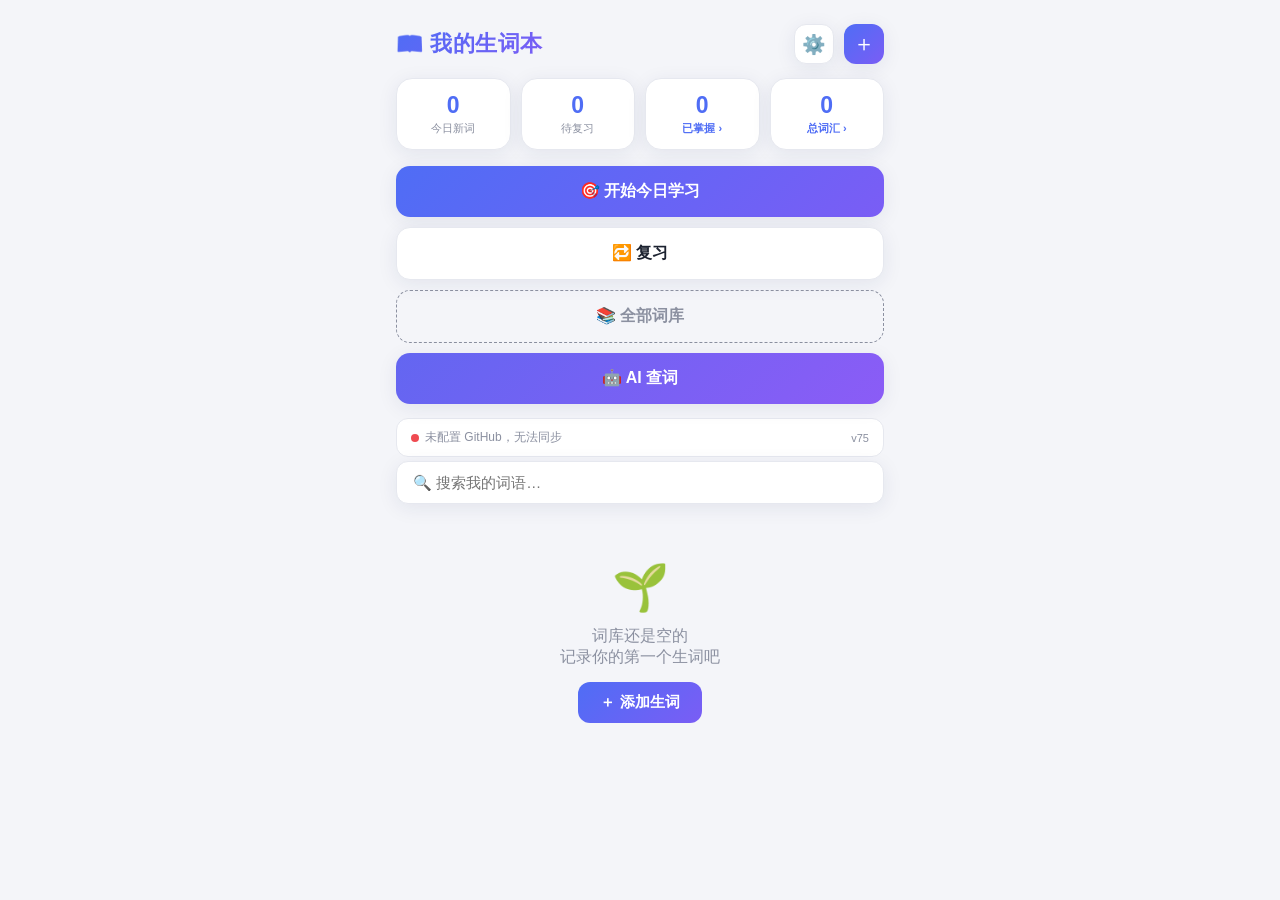
==== index.html @ 5dbf8c74 "v75" ====
<!DOCTYPE html>
<html lang="zh-CN">
<head>
<meta charset="UTF-8">
<meta name="viewport" content="width=device-width, initial-scale=1.0, maximum-scale=1.0, user-scalable=no">
<title>我的生词本</title>
<link rel="stylesheet" href="style.css?v=75">
</head>
<body>
<div id="app">
  <!-- 顶栏 -->
  <header class="topbar">
    <div class="brand">📖 我的生词本</div>
    <div class="top-actions">
      <button class="icon-btn" id="btnSettings" title="设置">⚙️</button>
      <button class="icon-btn add" id="btnAdd" title="添加生词">＋</button>
    </div>
  </header>

  <!-- 学习热力图 -->
  <div class="heatmap" id="heatmap"></div>

  <!-- 今日摘要卡 -->
  <div class="summary" id="summary">
    <div class="sum-cell"><div class="num" id="sNew">0</div><div class="lbl">今日新词</div></div>
    <div class="sum-cell"><div class="num" id="sDue">0</div><div class="lbl">待复习</div></div>
    <div class="sum-cell clickable" id="masteredCell" data-stat="mastered"><div class="num" id="sMastered">0</div><div class="lbl">已掌握 ›</div></div>
    <div class="sum-cell clickable" id="totalCell" data-goto="library"><div class="num" id="sTotal">0</div><div class="lbl">总词汇 ›</div></div>
  </div>

  <!-- 主操作按钮 -->
  <div class="actions">
    <button class="main-btn primary" id="btnStudy">🎯 开始今日学习</button>
    <button class="main-btn" id="btnReview">🔁 复习</button>
    <button class="main-btn ghost" id="btnLibrary">📚 全部词库</button>
    <button class="main-btn ai-query-btn" id="btnAiLookupHome">🤖 AI 查词</button>
  </div>

  <!-- 同步状态条 -->
  <div class="sync-bar" id="syncBar">
    <span class="sync-dot" id="syncDot"></span>
    <span class="sync-text" id="syncText">检查中…</span>
    <span class="sync-ver">v75</span>
  </div>

  <!-- 词库搜索 -->
  <div class="searchbar">
    <input id="searchInput" type="text" placeholder="🔍 搜索我的词语…">
  </div>

  <!-- 视图容器 -->
  <div id="view" class="view"></div>
</div>

<!-- 学习覆盖层 -->
<div id="overlay" class="overlay hidden">
  <div class="card-scene">
    <div class="card-progress">
      <span id="cardLabel">今日新词</span>
      <span class="prog-label" id="cardPosition">1 / 20</span>
      <button class="study-exit" id="studyExit" title="退出学习">✕</button>
    </div>
    <div class="flip-card" id="flipCard">
      <div class="flip-inner">
        <!-- 正面：词 + 输入理解 -->
        <div class="flip-face front" id="cardFront">
          <div class="front-body">
            <div class="flip-word" id="frontWord"></div>
            <div class="front-inputs">
              <label>你的理解 <span class="inp-hint">（词义、侧重一起写，意思对就行）</span></label>
              <textarea id="sMeaning" rows="3" placeholder="你理解的词义和适用语境…"></textarea>
              <label>感情色彩</label>
              <input id="sTone" placeholder="你判断它的感情色彩…">
            </div>
            <button class="ai-submit-btn" id="btnAiSubmit">🤖 提交 AI 判定</button>
          </div>
        </div>
        <!-- 背面：AI 评价 + 完整释义 + 自评 -->
        <div class="flip-face back" id="cardBack">
          <div class="back-body">
            <div class="ai-verdict" id="aiVerdict">
              <div class="ai-label">🤖 AI 评价</div>
              <div class="ai-text" id="aiText"></div>
            </div>
            <div class="back-word" id="backWord"></div>
            <div class="back-content" id="backContent"></div>
            <div class="grade-row self-grade" id="gradeRow">
              <button class="grade bad" data-grade="0">很陌生</button>
              <button class="grade hard" data-grade="1">有点难</button>
              <button class="grade good" data-grade="2">记住了</button>
              <button class="grade easy" data-grade="3">很简单</button>
            </div>
          </div>
        </div>
      </div>
    </div>
  </div>
</div>

<!-- 编辑器 -->
<div id="editor" class="modal fullscreen hidden">
  <div class="editor-sheet">
    <div class="editor-head">
      <span class="editor-title" id="editorTitle">记录生词</span>
      <span class="ai-lookup-btn" id="btnAiLookup">🤖 AI 查词</span>
      <button class="editor-close" data-close>✕</button>
    </div>
    <div class="editor-body">
      <div class="editor-field"><label>词语 / 成语</label><input id="eWord" autocomplete="off"><div class="dup-hint hidden" id="eDupHint"></div></div>
      <div class="editor-field">
        <div class="field-head"><label>释义</label><span class="md-toggle" id="eMeaningToggle">👁 实时预览</span></div>
        <textarea id="eMeaning" rows="3" class="auto-grow"></textarea>
        <div class="md-preview hidden" id="eMeaningPreview"></div>
      </div>
      <div class="editor-field">
        <div class="field-head"><label>侧重</label><span class="md-toggle" id="eFocusToggle">👁 实时预览</span></div>
        <textarea id="eFocus" rows="3" class="auto-grow"></textarea>
        <div class="md-preview hidden" id="eFocusPreview"></div>
      </div>
      <div class="editor-field">
        <div class="field-head"><label>感情色彩</label></div>
        <input id="eTone">
      </div>
      <div class="editor-field">
        <div class="field-head"><label>常见搭配</label><span class="md-toggle" id="eCollocationToggle">👁 实时预览</span></div>
        <textarea id="eCollocation" rows="3" class="auto-grow"></textarea>
        <div class="md-preview hidden" id="eCollocationPreview"></div>
      </div>
      <div class="editor-field">
        <div class="field-head"><label>易错易混</label><span class="md-toggle" id="eMisconstrueToggle">👁 实时预览</span></div>
        <textarea id="eMisconstrue" rows="3" class="auto-grow"></textarea>
        <div class="md-preview hidden" id="eMisconstruePreview"></div>
      </div>
      <!-- 自定义栏目 -->
      <div class="editor-field">
        <div class="field-head"><label>自定义栏目</label><span class="add-custom" id="eAddCustom">＋ 添加栏目</span></div>
        <div id="eCustomFields"></div>
        <div class="custom-tip"></div>
      </div>
    </div>
    <div class="editor-footer"><button class="save-btn" id="eSave">保存</button></div>
  </div>
</div>

<!-- AI 查词面板（编辑器子面板） -->
<div id="aiLookup" class="modal fullscreen hidden">
  <div class="editor-sheet">
    <div class="editor-head">
      <span class="editor-title">🤖 AI 查词</span>
      <span class="ai-model-indicator" id="aiLookupModel"></span>
      <button class="editor-close" id="aiLookupClose">✕</button>
    </div>
    <div class="editor-body">
      <div class="editor-field"><label>输入词语 / 成语</label><input id="aiWord" placeholder="如：沆瀣一气" autocomplete="off"></div>
      <button class="save-btn" id="btnAiLookupGo" style="margin:0 0 16px">查询 AI 解析</button>
      <div class="ai-result" id="aiResult">
        <div class="ai-result-loading hidden" id="aiLoading">正在请求 AI…</div>
        <div class="ai-result-content hidden" id="aiResultContent"></div>
        <button class="save-btn ai-save hidden" id="btnAiSave" style="background:#27ae60;margin-top:14px">⬇️ 一键保存为词条</button>
      </div>
    </div>
  </div>
</div>

<!-- 设置面板 -->
<div id="settings" class="modal hidden">
  <div class="editor-sheet">
    <div class="editor-head">
      <span class="editor-title">设置与同步</span>
      <button class="editor-close" data-close>✕</button>
    </div>
    <div class="editor-body">
      <div class="form-group"><label>每日新词数量</label><input id="sDaily" type="number" min="1" max="100" value="20"></div>
      <div class="form-group"><label>主题</label><select id="sTheme"><option value="light">浅色</option><option value="dark">深色</option></select></div>
      <div class="form-block-title">☁️ GitHub 自动同步</div>
      <div class="form-group"><label>用户名</label><input id="ghUser" placeholder="username"></div>
      <div class="form-group"><label>仓库名</label><input id="ghRepo" placeholder="repo"></div>
      <div class="form-group"><label>分支</label><input id="ghBranch" placeholder="main"></div>
      <div class="form-group"><label>Token（存本机）</label><input id="ghToken" type="password" placeholder="github_pat_..."></div>
      <div class="set-actions">
        <button class="save-btn" id="sSave">保存设置</button>
        <button class="secondary-btn" id="sPull">⬇️ 拉取仓库</button>
        <button class="secondary-btn" id="sPush">☁️ 立即同步</button>
        <button class="secondary-btn" id="sExport">导出备份</button>
      </div>
      <div style="font-size:12px;color:var(--muted);line-height:1.7;margin-top:8px">词条存 words.json，进度存 progress.json。Token 只存本机，不进仓库。</div>
      <div class="form-block-title" style="margin-top:16px">🤖 AI 设置（学习自测 &amp; 查词）</div>
      <div class="ai-profiles" id="aiProfiles">
        <!-- 动态生成多个 API 配置 -->
      </div>
      <button class="secondary-btn" id="btnAddAiProfile" style="margin-bottom:12px;width:100%">＋ 添加 API 配置</button>
      <div class="form-group"><label>自定义查词提示词（可用 `{词语}` 占位）</label><textarea id="aiPromptTmpl" rows="3"></textarea></div>
      <div class="form-group"><label>自定义自测提示词（可用 `{词语}`/`{标准信息}`/`{用户输入}` 占位）</label><textarea id="aiSelfPromptTmpl" rows="3"></textarea></div>
      <div style="font-size:11px;color:var(--muted);line-height:1.6">API Key 只有本机，不上传仓库。提示词留空时使用内置默认（默认内容已显示在框内）。</div>
    </div>
  </div>
</div>

<div id="toast" class="toast hidden"></div>

<script src="app.js?v=75"></script>
</body>
</html>
---- style.css ----
:root{
  --bg:#f4f5f9;
  --card:#ffffff;
  --primary:#4f6df5;
  --primary-d:#3b53d6;
  --text:#1c2230;
  --muted:#8b90a0;
  --border:#e6e8ef;
  --radius:16px;
  --shadow:0 4px 20px rgba(30,40,90,.08);
  --accent:#ff6b35;
  --bad:#ef4b51; --hard:#f5a623; --good:#27ae60; --easy:#2f80ed;
}
[data-theme=dark]{--bg:#12151d;--card:#1d2230;--text:#e8eaf2;--muted:#7d8398;--border:#2a3040;--shadow:0 4px 20px rgba(0,0,0,.4);}
*{box-sizing:border-box;-webkit-tap-highlight-color:transparent;}
html,body{margin:0;padding:0;}
body{font-family:-apple-system,BlinkMacSystemFont,"PingFang SC","Microsoft YaHei",sans-serif;background:var(--bg);color:var(--text);min-height:100vh;}
#app{max-width:520px;margin:0 auto;padding:16px 16px 90px;}

/* 顶栏 */
.topbar{display:flex;justify-content:space-between;align-items:center;padding:8px 0 14px;}
.brand{font-size:22px;font-weight:800;letter-spacing:.5px;background:linear-gradient(135deg,#4f6df5,#7a5df5);-webkit-background-clip:text;background-clip:text;-webkit-text-fill-color:transparent;}
.top-actions{display:flex;gap:10px;}
.icon-btn{background:var(--card);border:1px solid var(--border);border-radius:12px;width:40px;height:40px;font-size:19px;cursor:pointer;box-shadow:var(--shadow);display:flex;align-items:center;justify-content:center;color:var(--text);}
.icon-btn.add{background:linear-gradient(135deg,#4f6df5,#7a5df5);color:#fff;border:none;font-size:22px;}

/* 摘要 */
.summary{display:grid;grid-template-columns:repeat(4,1fr);gap:10px;margin-bottom:16px;}
.sum-cell{background:var(--card);border:1px solid var(--border);border-radius:var(--radius);padding:13px 6px;text-align:center;box-shadow:var(--shadow);}
.sum-cell.clickable{cursor:pointer;transition:transform .1s;}
.sum-cell.clickable:active{transform:scale(.96);}
.sum-cell .num{font-size:23px;font-weight:800;color:var(--primary);}
.sum-cell .lbl{font-size:11px;color:var(--muted);margin-top:2px;}
.sum-cell.clickable .lbl{color:var(--primary);font-weight:600;}

/* 主按钮 */
.actions{display:flex;flex-direction:column;gap:10px;margin-bottom:14px;}
.main-btn{border:none;border-radius:14px;padding:15px;font-size:16px;font-weight:700;cursor:pointer;background:var(--card);color:var(--text);border:1px solid var(--border);box-shadow:var(--shadow);}
.main-btn.primary{background:linear-gradient(135deg,#4f6df5,#7a5df5);color:#fff;border:none;}
.main-btn.ghost{background:transparent;border:1px dashed var(--muted);color:var(--muted);box-shadow:none;}
.main-btn.ai-query-btn{background:linear-gradient(135deg, #6366f1, #8b5cf6);color:#fff;border:none;}
/* 搜索 */
.searchbar input{width:100%;padding:12px 16px;border-radius:12px;border:1px solid var(--border);background:var(--card);color:var(--text);font-size:15px;box-shadow:var(--shadow);outline:none;margin-bottom:12px;}

/* 视图/词库 */
.view{margin-top:4px;}
.word-card{background:var(--card);border:1px solid var(--border);border-radius:var(--radius);padding:14px 16px;margin-bottom:10px;box-shadow:var(--shadow);}
.wc-top{display:flex;justify-content:space-between;align-items:center;}
.wc-word{font-size:18px;font-weight:800;}
.wc-tag{font-size:11px;color:var(--primary);background:rgba(79,109,245,.12);padding:3px 9px;border-radius:20px;flex:none;}
.wc-src-tag{font-size:10px;color:var(--accent);background:rgba(255,107,53,.08);padding:2px 6px;border-radius:8px;flex:none;margin-left:6px;}
.wc-foot{font-size:11px;color:var(--muted);margin-top:4px;display:flex;gap:8px;}
.wc-learn-info{font-size:11px;color:var(--muted);}
.wc-meaning{font-size:14px;color:var(--muted);margin:6px 0;}
.wc-think{font-size:13px;color:var(--text);border-left:3px solid var(--accent);padding-left:10px;margin-top:8px;line-height:1.6;background:rgba(255,107,53,.06);padding:8px 10px;border-radius:0 8px 8px 0;}
.wc-action{margin-top:8px;text-align:right;}
.wc-action button{border:1px solid var(--border);background:var(--card);color:var(--primary);border-radius:20px;padding:6px 14px;font-size:13px;cursor:pointer;margin-left:6px;}
.wc-action button.del{color:var(--bad);border-color:rgba(239,75,81,.4);background:rgba(239,75,81,.06);}

.section-title{font-size:14px;font-weight:800;color:var(--muted);margin:16px 0 10px;display:flex;justify-content:space-between;align-items:center;}
.lib-back{display:flex;justify-content:space-between;align-items:center;margin:6px 0 6px;}
.lib-back button{border:none;background:none;color:var(--primary);font-size:14px;font-weight:600;padding:8px 0;cursor:pointer;}
.lib-back span{font-size:12px;color:var(--muted);}
.empty{padding:40px 20px;text-align:center;color:var(--muted);}
.empty .icon{font-size:46px;margin-bottom:12px;}
.empty button{margin-top:14px;padding:11px 22px;border:none;border-radius:12px;background:linear-gradient(135deg,#4f6df5,#7a5df5);color:#fff;font-weight:700;font-size:15px;cursor:pointer;}

/* 学习覆盖层 */
.overlay{position:fixed;inset:0;background:rgba(10,12,22,.94);z-index:50;display:flex;align-items:stretch;justify-content:center;padding:10px 16px calc(10px + env(safe-area-inset-bottom));}
.overlay.hidden{display:none;}
.card-scene{width:100%;max-width:460px;display:flex;flex-direction:column;}
.card-progress{display:flex;justify-content:space-between;align-items:center;color:#fff;margin-bottom:10px;font-size:14px;}
.card-progress .prog-label{font-weight:700;background:rgba(255,255,255,.16);padding:3px 12px;border-radius:20px;}
.study-exit{margin-left:auto;border:none;background:rgba(255,255,255,.18);color:#fff;width:30px;height:30px;border-radius:50%;font-size:14px;cursor:pointer;display:flex;align-items:center;justify-content:center;}
.study-exit:active{background:rgba(255,255,255,.35);}
.flip-card{flex:1;perspective:1200px;cursor:pointer;min-height:0;}
.flip-inner{position:relative;width:100%;height:100%;transition:transform .5s;transform-style:preserve-3d;}
.flip-card.flipped .flip-inner{transform:rotateY(180deg);}
.flip-face{position:absolute;inset:0;backface-visibility:hidden;-webkit-backface-visibility:hidden;border-radius:20px;overflow-y:auto;}
.flip-face.front{background:linear-gradient(135deg,#4f6df5,#7a5df5);color:#fff;display:flex;flex-direction:column;overflow-y:auto;}
.front-body{padding:20px 18px 14px;flex:1;display:flex;flex-direction:column;}
.flip-word{font-size:36px;font-weight:800;letter-spacing:2px;line-height:1.2;text-align:center;word-break:break-all;margin-bottom:10px;}
.front-inputs{display:flex;flex-direction:column;gap:6px;margin-bottom:8px;}
.front-inputs label{font-size:13px;font-weight:600;opacity:.9;}
.front-inputs textarea,.front-inputs input{width:100%;padding:10px 12px;border:none;border-radius:10px;background:rgba(255,255,255,.15);color:#fff;font-size:15px;font-family:inherit;resize:none;outline:none;line-height:1.5;}
.front-inputs textarea::placeholder,.front-inputs input::placeholder{color:rgba(255,255,255,.55);}
.inp-hint{font-size:11px;opacity:.7;font-weight:400;}
.ai-submit-btn{width:100%;padding:14px;border:none;border-radius:12px;background:#fff;color:var(--primary);font-size:16px;font-weight:700;cursor:pointer;margin-top:4px;}
.ai-submit-btn:active{opacity:.9;}

.flip-face.back{background:var(--card);color:var(--text);transform:rotateY(180deg);overflow-y:auto;}
.back-body{padding:16px 18px 14px;flex:1;}
.ai-verdict{background:linear-gradient(135deg, rgba(79,109,245,.1), rgba(122,93,245,.1));border-radius:12px;padding:12px 14px;margin-bottom:12px;border-left:3px solid var(--primary);}
.ai-label{font-size:12px;font-weight:700;color:var(--primary);margin-bottom:4px;}
.ai-text{font-size:14px;line-height:1.7;color:var(--text);white-space:pre-wrap;word-break:break-word;}
.back-word{font-size:22px;font-weight:800;margin-bottom:4px;}
.back-content{font-size:14px;line-height:1.7;}
.back-label{font-size:12px;font-weight:700;color:var(--primary);margin:14px 0 4px;letter-spacing:.5px;}
.back-text{font-size:16px;line-height:1.75;color:var(--text);word-break:break-word;}
.back-think{font-size:15px;line-height:1.75;color:#4a5266;border-left:4px solid var(--accent);padding-left:12px;margin-top:5px;background:rgba(255,107,53,.04);border-radius:0 8px 8px 0;padding-top:6px;padding-bottom:6px;word-break:break-word;}
[data-theme=dark] .back-think{color:#c9cede;}

.self-grade{padding-top:10px;margin-top:8px;border-top:1px solid var(--border);display:flex;gap:6px;}

/* Markdown 元素样式 */
.wc-think p,.back-text p,.back-think p{margin:4px 0;}
.wc-think h1,.wc-think h2,.wc-think h3,.wc-think h4,
.back-text h1,.back-text h2,.back-text h3,.back-text h4,
.back-think h1,.back-think h2,.back-think h3,.back-think h4{margin:8px 0 4px;line-height:1.4;}
.wc-think h1,.back-text h1,.back-think h1{font-size:1.3em;}
.wc-think h2,.back-text h2,.back-think h2{font-size:1.2em;}
.wc-think h3,.back-text h3,.back-think h3{font-size:1.1em;}
.wc-think ul,.wc-think ol,.back-text ul,.back-text ol,.back-think ul,.back-think ol{margin:4px 0;padding-left:1.5em;}
.wc-think li,.back-text li,.back-think li{margin:2px 0;}
.wc-think blockquote,.back-text blockquote,.back-think blockquote{margin:6px 0;padding:2px 12px;border-left:3px solid var(--accent);color:var(--muted);background:rgba(255,107,53,.05);border-radius:0 6px 6px 0;}
.wc-think code,.back-text code,.back-think code{background:rgba(79,109,245,.1);padding:1px 5px;border-radius:4px;font-size:.9em;font-family:ui-monospace,Menlo,monospace;}
/* Typora 风格多级列表：缩进 + 按层级符号 */
.md-li{padding-left:18px;position:relative;margin:2px 0;line-height:1.6;}
.md-ul.lv0{padding-left:18px;} .md-ul.lv0::before{content:'•';position:absolute;left:4px;color:var(--text);}
.md-ul.lv1{padding-left:36px;} .md-ul.lv1::before{content:'◦';position:absolute;left:20px;color:var(--muted);}
.md-ul.lv2{padding-left:54px;} .md-ul.lv2::before{content:'▪';position:absolute;left:38px;color:var(--muted);}
.md-ul.lv3,.md-ul.lv4,.md-ul.lv5{padding-left:72px;} .md-ul.lv3::before,.md-ul.lv4::before,.md-ul.lv5::before{content:'▸';position:absolute;left:56px;color:var(--muted);}
.md-ol{padding-left:18px;}.md-ol::before{content:attr(data-n)'.';position:absolute;left:2px;color:var(--text);width:16px;text-align:right;}
.md-ol.lv1{padding-left:36px;}.md-ol.lv1::before{left:18px;}
.md-ol.lv2{padding-left:54px;}.md-ol.lv2::before{left:36px;}
.wc-think pre,.back-text pre,.back-think pre{background:#f1f2f5;padding:8px 10px;border-radius:8px;overflow-x:auto;margin:6px 0;}
[data-theme=dark] .wc-think pre,[data-theme=dark] .back-text pre,[data-theme=dark] .back-think pre{background:#2a2f3e;}
.wc-think pre code,.back-text pre code,.back-think pre code{background:none;padding:0;}
.card-hint{color:#fff;opacity:.7;text-align:center;padding-top:10px;font-size:13px;}
.grade-row{display:flex;gap:8px;padding-top:12px;}
.grade{flex:1;border:none;border-radius:14px;padding:15px 4px;font-size:15px;font-weight:700;color:#fff;cursor:pointer;}
.grade.bad{background:var(--bad);}.grade.hard{background:var(--hard);}.grade.good{background:var(--good);}.grade.easy{background:var(--easy);}

/* 弹窗/编辑器 */
.modal{position:fixed;inset:0;background:rgba(10,12,22,.55);z-index:60;display:flex;align-items:flex-end;justify-content:center;}
.modal.hidden{display:none;}
/* 编辑器全屏模式 */
.modal.fullscreen{align-items:stretch;}
.modal.fullscreen .editor-sheet{height:100dvh;max-height:none;border-radius:0;padding-top:6px;}
.modal.fullscreen .editor-title{font-size:20px;}
.editor-sheet{background:var(--card);width:100%;max-width:520px;border-radius:20px 20px 0 0;padding:0 20px calc(20px + env(safe-area-inset-bottom));max-height:88vh;display:flex;flex-direction:column;}
.editor-head{display:flex;justify-content:space-between;align-items:center;padding:18px 0 12px;flex:none;}
.editor-title{font-size:17px;font-weight:700;}
.editor-close{border:none;background:var(--border);border-radius:8px;width:32px;height:32px;cursor:pointer;font-size:15px;color:var(--muted);}
.editor-body{overflow-y:auto;flex:1;padding-bottom:8px;}
.editor-field{margin-bottom:14px;}
.editor-field label{display:block;font-size:13px;font-weight:600;color:var(--muted);margin-bottom:6px;}
.field-head{display:flex;justify-content:space-between;align-items:center;margin-bottom:6px;}
.field-head label{margin-bottom:0;}
.md-toggle{font-size:12px;color:var(--primary);cursor:pointer;padding:3px 8px;border-radius:6px;background:rgba(79,109,245,.1);}
.dup-hint{font-size:12px;color:var(--bad);background:rgba(239,75,81,.08);padding:6px 10px;border-radius:8px;margin-top:6px;}
.dup-hint.psing{color:var(--good);background:rgba(39,174,96,.08);}
/* 自定义栏目 */
.add-custom{font-size:12px;color:var(--primary);cursor:pointer;padding:3px 8px;border-radius:6px;background:rgba(79,109,245,.1);font-weight:600;}
.custom-tip{font-size:11px;color:var(--muted);margin-top:6px;}
.custom-field{margin-bottom:10px;}
.custom-preview-wrap{margin-top:6px;}
.custom-prev-toggle{font-size:12px;color:var(--primary);cursor:pointer;padding:3px 8px;border-radius:6px;background:rgba(79,109,245,.1);font-weight:600;display:inline-block;}
.custom-row{display:flex;gap:8px;margin-bottom:10px;align-items:stretch;}
.custom-row input.c-name{width:84px;flex:none;margin:0;padding:12px 10px;border-radius:10px;border:1px solid var(--border);background:var(--bg);color:var(--text);font-size:15px;outline:none;min-height:58px;}
.custom-row textarea.c-val{flex:1;margin:0;min-height:56px;padding:12px 14px;border-radius:10px;border:1px solid var(--border);background:var(--bg);color:var(--text);font-size:15px;line-height:1.6;font-family:inherit;overflow-y:hidden;resize:none;outline:none;}
/* AI 查词 */
.ai-lookup-btn{font-size:13px;color:#fff;cursor:pointer;padding:6px 12px;border-radius:10px;background:linear-gradient(135deg, #6366f1, #8b5cf6);font-weight:600;margin-right:auto;margin-left:12px;white-space:nowrap;}
.ai-model-indicator{font-size:11px;color:var(--muted);margin-left:auto;margin-right:8px;white-space:nowrap;}
.ai-result{border:1px solid var(--border);border-radius:12px;padding:14px;margin-top:10px;background:var(--bg);}
.ai-result-loading{color:var(--muted);font-size:14px;}
.ai-result-content{font-size:14px;line-height:1.7;white-space:pre-wrap;word-break:break-word;}
.ai-result-content b{color:var(--primary);}
.ai-result-content hr{border:none;border-top:1px solid var(--border);margin:10px 0;}
.ai-save{margin-top:12px;}
/* 同步状态条 */
.sync-bar{display:flex;align-items:center;gap:6px;padding:10px 14px;margin:12px 0 4px;border-radius:12px;background:var(--card);border:1px solid var(--border);font-size:12px;color:var(--muted);}
.sync-dot{width:8px;height:8px;border-radius:50%;flex:none;background:var(--muted);}
.sync-dot.ok{background:var(--good);}
.sync-dot.fail{background:var(--bad);}
.sync-ver{margin-left:auto;color:var(--muted);font-size:11px;}
/* 多 API 配置卡片 */
.ai-profiles{margin-bottom:8px;}
.ai-profile{background:var(--bg);border:1px solid var(--border);border-radius:12px;padding:12px;margin-bottom:8px;position:relative;}
.ai-profile.active{border-color:var(--primary);box-shadow:0 0 0 2px rgba(79,109,245,.15);}
.ai-profile-header{display:flex;justify-content:space-between;align-items:center;margin-bottom:6px;}
.ai-profile-name{font-size:14px;font-weight:700;flex:1;min-width:0;}
.ai-profile-name input{width:100%;font-size:14px;font-weight:700;border:none;background:transparent;color:var(--text);outline:none;padding:4px 0;}
.ai-profile-badge{font-size:11px;padding:2px 8px;border-radius:10px;background:rgba(39,174,96,.12);color:var(--good);flex:none;margin-left:8px;}
.ai-profile-body{display:flex;flex-direction:column;gap:6px;}
.ai-profile-body input,.ai-profile-body select{width:100%;padding:10px 12px;border:1px solid var(--border);border-radius:8px;background:var(--card);color:var(--text);font-size:13px;outline:none;}
.ai-profile-model-row{display:flex;gap:8px;align-items:center;}
.ai-profile-model-row select{flex:1;}
.ai-profile-model-row button{flex:none;font-size:12px;padding:8px 12px;border:1px solid var(--border);border-radius:8px;background:var(--card);color:var(--primary);cursor:pointer;}
.ai-profile-actions{display:flex;gap:8px;justify-content:flex-end;margin-top:4px;}
.ai-profile-actions button{font-size:12px;padding:4px 10px;border:1px solid var(--border);border-radius:8px;background:var(--card);color:var(--muted);cursor:pointer;}
.ai-profile-actions button.activate-btn{color:var(--primary);border-color:var(--primary);}
.custom-row .c-del{border:none;background:var(--border);border-radius:8px;width:34px;min-height:56px;flex:none;color:var(--bad);cursor:pointer;font-size:15px;margin:0;align-self:stretch;}
/* textarea 自适应高度（两行起、随输入增长） */
.auto-grow, textarea.c-val{overflow-y:hidden;min-height:56px;resize:none;}
.md-toggle:active{opacity:.7;}
.md-preview{background:var(--bg);border:1px dashed var(--border);border-radius:10px;padding:12px 14px;margin-top:8px;font-size:14px;line-height:1.7;color:var(--text);}
.md-preview p{margin:4px 0;}
.md-preview h1,.md-preview h2,.md-preview h3,.md-preview h4{margin:8px 0 4px;line-height:1.4;}
.md-preview ul,.md-preview ol{margin:4px 0;padding-left:1.5em;}
.md-preview li{margin:2px 0;}
.md-preview blockquote{margin:6px 0;padding:2px 12px;border-left:3px solid var(--accent);color:var(--muted);background:rgba(255,107,53,.05);border-radius:0 6px 6px 0;}
.md-preview code{background:rgba(79,109,245,.1);padding:1px 5px;border-radius:4px;font-size:.9em;}
.md-preview pre{background:#f1f2f5;padding:8px 10px;border-radius:8px;overflow-x:auto;margin:6px 0;}
[data-theme=dark] .md-preview pre{background:#2a2f3e;}
.modal.fullscreen .editor-body{padding-top:4px;}
.editor-body input,.editor-body textarea,.editor-body select{width:100%;padding:14px 16px;border:1px solid var(--border);border-radius:12px;background:var(--bg);color:var(--text);font-size:16px;font-family:inherit;resize:vertical;outline:none;line-height:1.6;}
.editor-body select{appearance:auto;height:48px;padding:0 12px;font-size:15px;cursor:pointer;}
.editor-body input#eWord{font-size:18px;font-weight:600;padding-top:16px;padding-bottom:16px;}
.editor-body textarea#eMeaning{min-height:56px;}
.editor-body input:focus,.editor-body textarea:focus{border-color:var(--primary);background:#fff;}
[data-theme=dark] .editor-body input:focus,[data-theme=dark] .editor-body textarea:focus{background:#262b3a;}
.editor-footer{padding:12px 0 0;flex:none;}
.save-btn{width:100%;padding:16px;border:none;border-radius:14px;background:linear-gradient(135deg,#4f6df5,#7a5df5);color:#fff;font-size:17px;font-weight:700;cursor:pointer;}

/* 设置 */
.form-block-title{font-size:14px;font-weight:700;margin:6px 0 10px;}
.form-group{display:block;width:100%;padding:0;background:none;border:none;box-shadow:none;}
.form-group label{display:block;font-size:12px;color:var(--muted);margin-bottom:5px;width:auto;}
.form-group input,.form-group select{width:100%;padding:12px 14px;border:1px solid var(--border);border-radius:10px;background:var(--bg);color:var(--text);font-size:15px;margin:0 0 10px;outline:none;font-family:inherit;}
.set-actions{display:grid;grid-template-columns:1fr 1fr;gap:8px;}
.secondary-btn{width:100%;padding:13px;border:1.5px solid var(--border);border-radius:11px;background:var(--card);color:var(--text);font-size:14px;cursor:pointer;}

/* toast */
.toast{position:fixed;bottom:30px;left:50%;transform:translateX(-50%);background:#1c2230;color:#fff;padding:12px 22px;border-radius:12px;font-size:14px;z-index:80;box-shadow:0 4px 20px rgba(0,0,0,.3);max-width:90%;text-align:center;}
.toast.hidden{display:none;}
.hidden{display:none !important;}
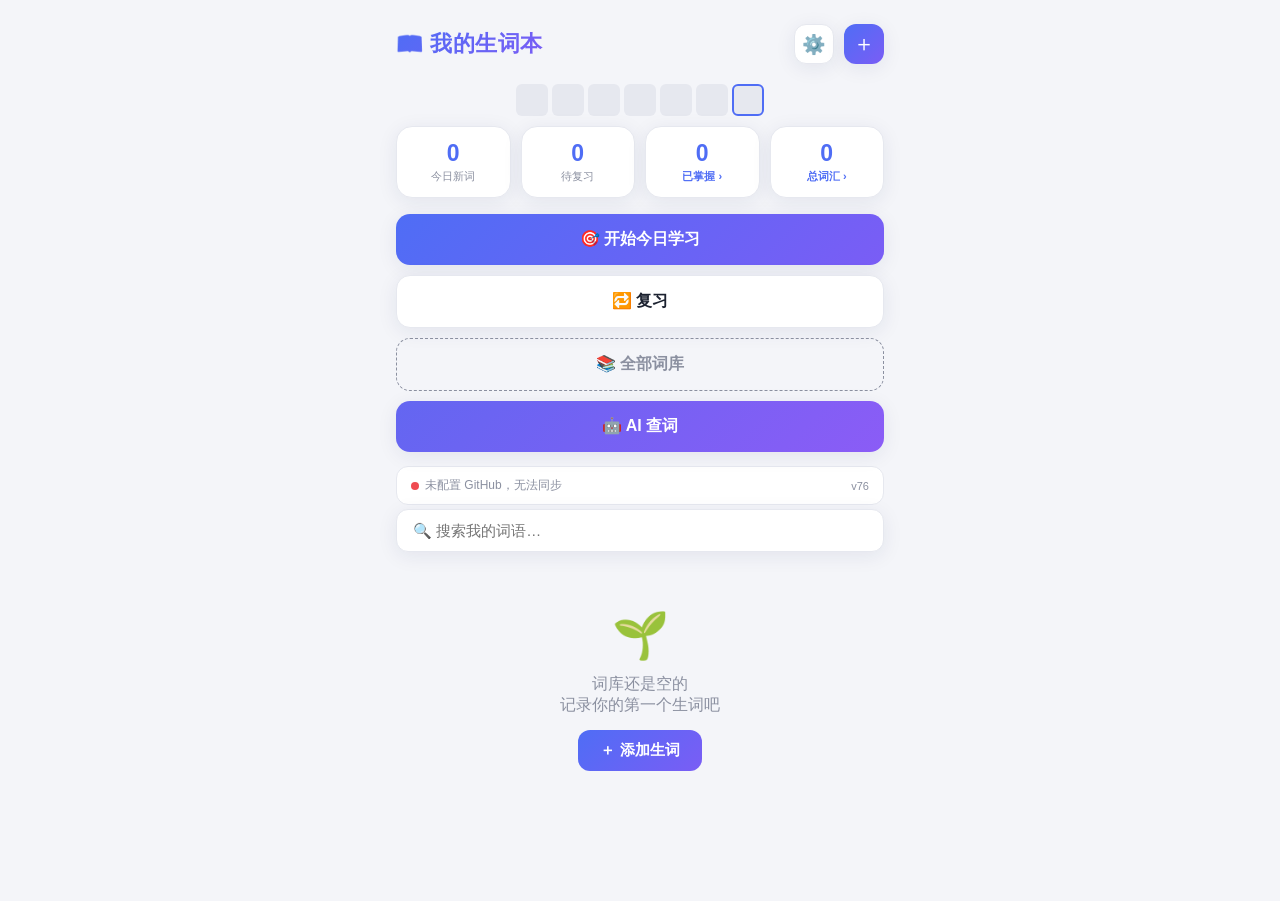
==== commit 965250ca: "v76" ====
--- a/index.html
+++ b/index.html
@@ -4,7 +4,7 @@
 <meta charset="UTF-8">
 <meta name="viewport" content="width=device-width, initial-scale=1.0, maximum-scale=1.0, user-scalable=no">
 <title>我的生词本</title>
-<link rel="stylesheet" href="style.css?v=75">
+<link rel="stylesheet" href="style.css?v=76">
 </head>
 <body>
 <div id="app">
@@ -40,7 +40,7 @@
   <div class="sync-bar" id="syncBar">
     <span class="sync-dot" id="syncDot"></span>
     <span class="sync-text" id="syncText">检查中…</span>
-    <span class="sync-ver">v75</span>
+    <span class="sync-ver">v76</span>
   </div>
 
   <!-- 词库搜索 -->
@@ -198,6 +198,6 @@
 
 <div id="toast" class="toast hidden"></div>
 
-<script src="app.js?v=75"></script>
+<script src="app.js?v=76"></script>
 </body>
 </html>
--- a/style.css
+++ b/style.css
@@ -174,6 +174,11 @@
 .sync-dot.ok{background:var(--good);}
 .sync-dot.fail{background:var(--bad);}
 .sync-ver{margin-left:auto;color:var(--muted);font-size:11px;}
+/* 学习热力图 */
+.heatmap{display:flex;gap:4px;justify-content:center;padding:6px 0 10px;}
+.heatmap-cell{width:32px;height:32px;border-radius:6px;background:var(--border);}
+.heatmap-cell.done{background:var(--good);}
+.heatmap-cell.today{border:2px solid var(--primary);}
 /* 多 API 配置卡片 */
 .ai-profiles{margin-bottom:8px;}
 .ai-profile{background:var(--bg);border:1px solid var(--border);border-radius:12px;padding:12px;margin-bottom:8px;position:relative;}
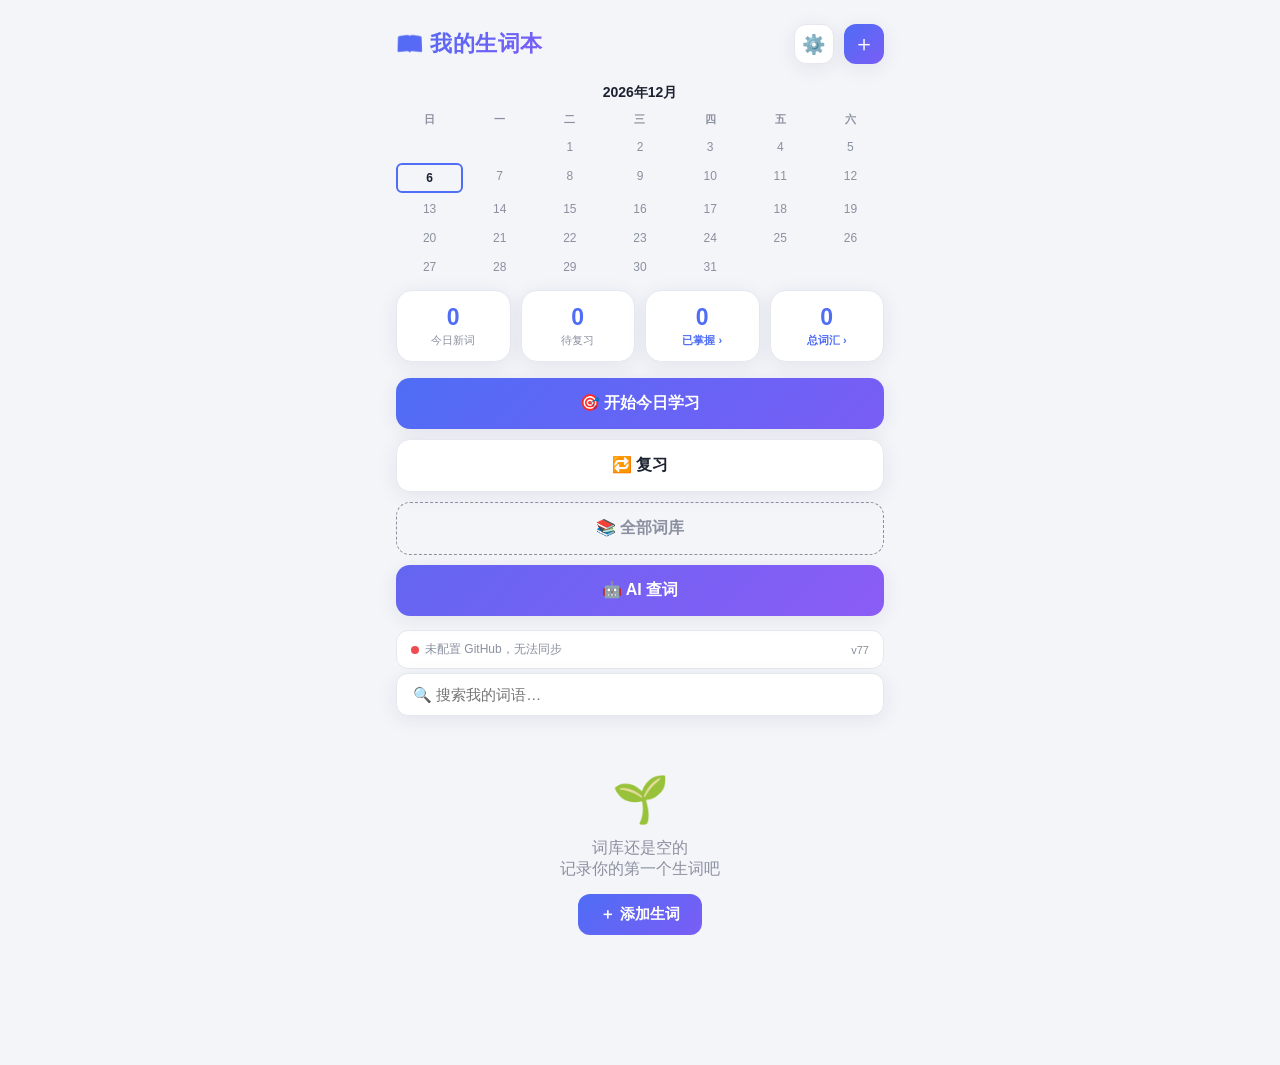
==== commit 990c06bf: "v77" ====
--- a/index.html
+++ b/index.html
@@ -4,7 +4,7 @@
 <meta charset="UTF-8">
 <meta name="viewport" content="width=device-width, initial-scale=1.0, maximum-scale=1.0, user-scalable=no">
 <title>我的生词本</title>
-<link rel="stylesheet" href="style.css?v=76">
+<link rel="stylesheet" href="style.css?v=77">
 </head>
 <body>
 <div id="app">
@@ -40,7 +40,7 @@
   <div class="sync-bar" id="syncBar">
     <span class="sync-dot" id="syncDot"></span>
     <span class="sync-text" id="syncText">检查中…</span>
-    <span class="sync-ver">v76</span>
+    <span class="sync-ver">v77</span>
   </div>
 
   <!-- 词库搜索 -->
@@ -73,6 +73,7 @@
               <input id="sTone" placeholder="你判断它的感情色彩…">
             </div>
             <button class="ai-submit-btn" id="btnAiSubmit">🤖 提交 AI 判定</button>
+            <button class="skip-btn" id="btnSkipWord">我不会</button>
           </div>
         </div>
         <!-- 背面：AI 评价 + 完整释义 + 自评 -->
@@ -198,6 +199,6 @@
 
 <div id="toast" class="toast hidden"></div>
 
-<script src="app.js?v=76"></script>
+<script src="app.js?v=77"></script>
 </body>
 </html>
--- a/style.css
+++ b/style.css
@@ -174,11 +174,15 @@
 .sync-dot.ok{background:var(--good);}
 .sync-dot.fail{background:var(--bad);}
 .sync-ver{margin-left:auto;color:var(--muted);font-size:11px;}
-/* 学习热力图 */
-.heatmap{display:flex;gap:4px;justify-content:center;padding:6px 0 10px;}
-.heatmap-cell{width:32px;height:32px;border-radius:6px;background:var(--border);}
-.heatmap-cell.done{background:var(--good);}
-.heatmap-cell.today{border:2px solid var(--primary);}
+/* 学习日历 */
+.heatmap{margin:6px 0 10px;}
+.cal-title{font-size:14px;font-weight:700;color:var(--text);text-align:center;margin-bottom:6px;}
+.cal-grid{display:grid;grid-template-columns:repeat(7,1fr);gap:3px;}
+.cal-cell{border-radius:6px;text-align:center;padding:6px 0;font-size:12px;color:var(--muted);background:var(--bg);}
+.cal-hd{font-size:11px;font-weight:600;color:var(--muted);padding:4px 0;}
+.cal-empty{background:transparent;}
+.cal-done{background:var(--good);color:#fff;font-weight:700;}
+.cal-today{border:2px solid var(--primary);font-weight:700;color:var(--text);}
 /* 多 API 配置卡片 */
 .ai-profiles{margin-bottom:8px;}
 .ai-profile{background:var(--bg);border:1px solid var(--border);border-radius:12px;padding:12px;margin-bottom:8px;position:relative;}
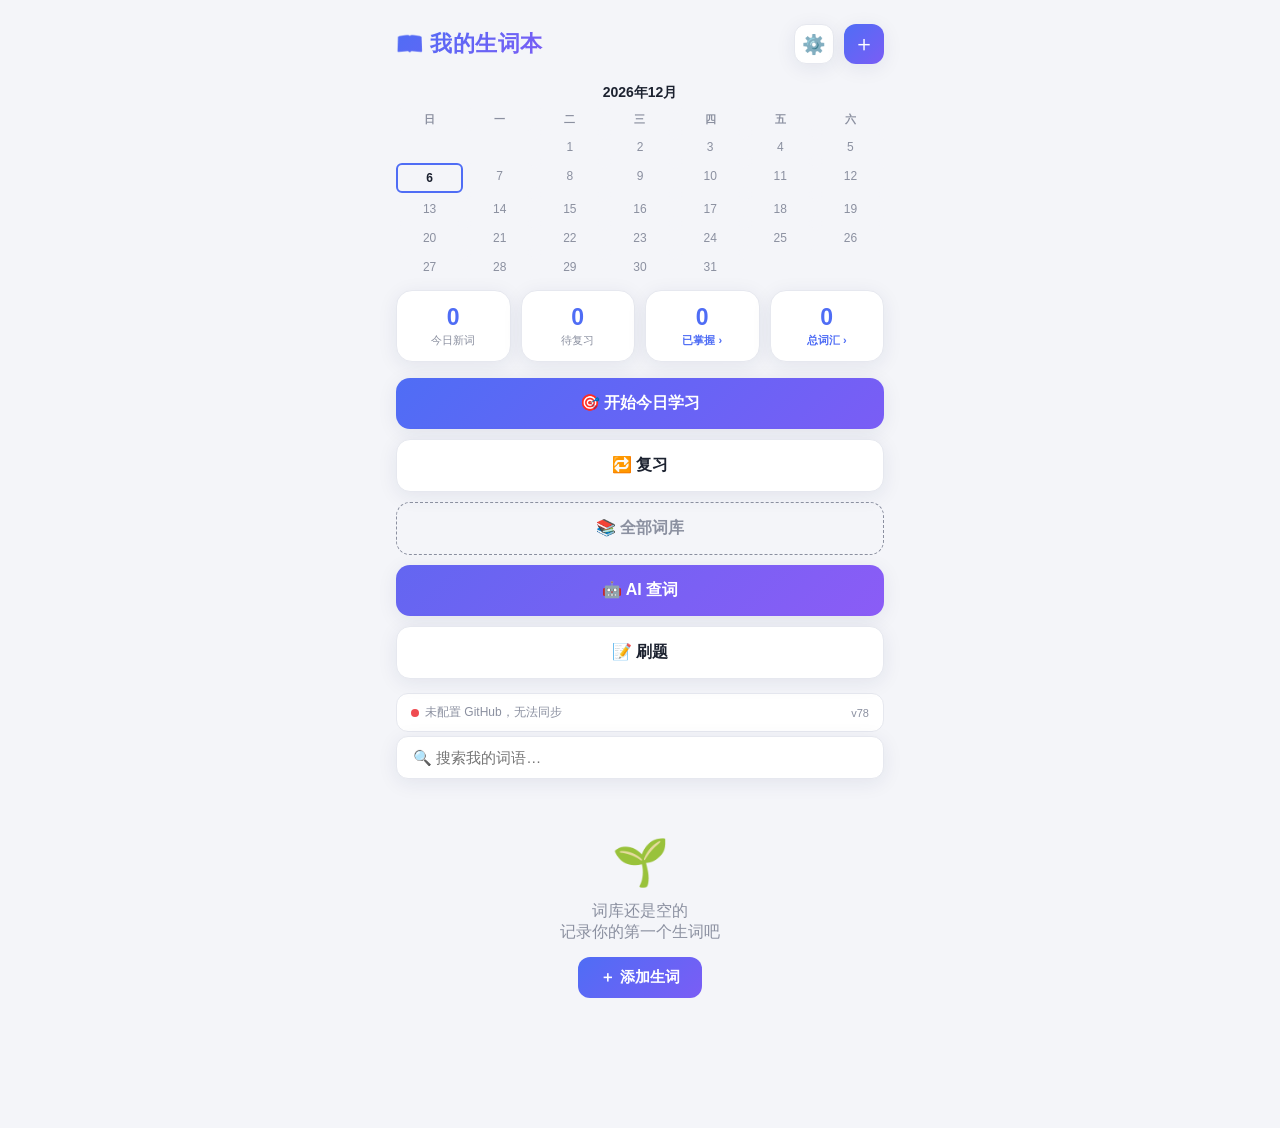
==== commit 506a20f9: "v78 quiz" ====
--- a/index.html
+++ b/index.html
@@ -4,7 +4,7 @@
 <meta charset="UTF-8">
 <meta name="viewport" content="width=device-width, initial-scale=1.0, maximum-scale=1.0, user-scalable=no">
 <title>我的生词本</title>
-<link rel="stylesheet" href="style.css?v=77">
+<link rel="stylesheet" href="style.css?v=78">
 </head>
 <body>
 <div id="app">
@@ -34,13 +34,14 @@
     <button class="main-btn" id="btnReview">🔁 复习</button>
     <button class="main-btn ghost" id="btnLibrary">📚 全部词库</button>
     <button class="main-btn ai-query-btn" id="btnAiLookupHome">🤖 AI 查词</button>
+    <button class="main-btn quiz-btn" id="btnQuiz">📝 刷题</button>
   </div>
 
   <!-- 同步状态条 -->
   <div class="sync-bar" id="syncBar">
     <span class="sync-dot" id="syncDot"></span>
     <span class="sync-text" id="syncText">检查中…</span>
-    <span class="sync-ver">v77</span>
+    <span class="sync-ver">v78</span>
   </div>
 
   <!-- 词库搜索 -->
@@ -197,8 +198,22 @@
   </div>
 </div>
 
+<!-- 刷题页面 -->
+<div id="quizPage" class="quiz-container hidden">
+  <div class="quiz-head">
+    <span class="quiz-title">📝 逻辑填空刷题</span>
+    <button class="quiz-close" id="quizClose">✕</button>
+  </div>
+  <div class="quiz-body" id="quizBody"></div>
+  <div class="quiz-foot">
+    <button class="quiz-prev" id="quizPrev">上一题</button>
+    <span class="quiz-pos" id="quizPos">1/578</span>
+    <button class="quiz-next" id="quizNext">下一题</button>
+  </div>
+</div>
+
 <div id="toast" class="toast hidden"></div>
 
-<script src="app.js?v=77"></script>
+<script src="app.js?v=78"></script>
 </body>
 </html>
--- a/style.css
+++ b/style.css
@@ -87,6 +87,7 @@
 .inp-hint{font-size:11px;opacity:.7;font-weight:400;}
 .ai-submit-btn{width:100%;padding:14px;border:none;border-radius:12px;background:#fff;color:var(--primary);font-size:16px;font-weight:700;cursor:pointer;margin-top:4px;}
 .ai-submit-btn:active{opacity:.9;}
+.skip-btn{width:100%;padding:12px;border:1.5px solid rgba(255,255,255,.4);border-radius:12px;background:transparent;color:rgba(255,255,255,.8);font-size:14px;font-weight:600;cursor:pointer;margin-top:6px;}
 
 .flip-face.back{background:var(--card);color:var(--text);transform:rotateY(180deg);overflow-y:auto;}
 .back-body{padding:16px 18px 14px;flex:1;}
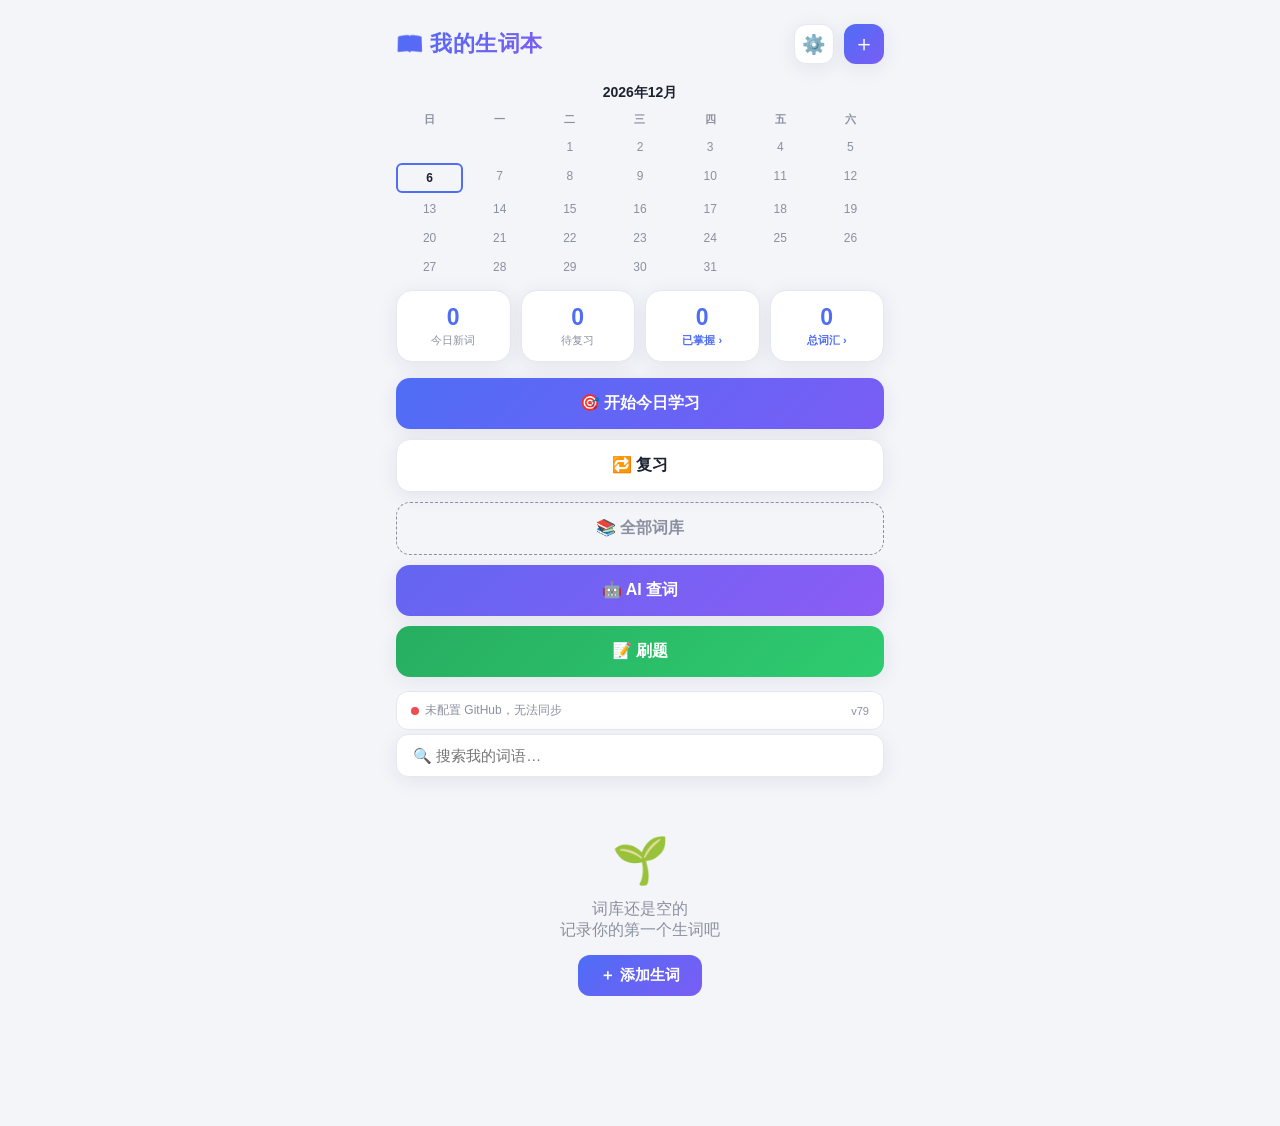
==== commit cd052605: "v79" ====
--- a/index.html
+++ b/index.html
@@ -4,7 +4,7 @@
 <meta charset="UTF-8">
 <meta name="viewport" content="width=device-width, initial-scale=1.0, maximum-scale=1.0, user-scalable=no">
 <title>我的生词本</title>
-<link rel="stylesheet" href="style.css?v=78">
+<link rel="stylesheet" href="style.css?v=79">
 </head>
 <body>
 <div id="app">
@@ -41,7 +41,7 @@
   <div class="sync-bar" id="syncBar">
     <span class="sync-dot" id="syncDot"></span>
     <span class="sync-text" id="syncText">检查中…</span>
-    <span class="sync-ver">v78</span>
+    <span class="sync-ver">v79</span>
   </div>
 
   <!-- 词库搜索 -->
@@ -214,6 +214,6 @@
 
 <div id="toast" class="toast hidden"></div>
 
-<script src="app.js?v=78"></script>
+<script src="app.js?v=79"></script>
 </body>
 </html>
--- a/style.css
+++ b/style.css
@@ -235,3 +235,26 @@
 .toast{position:fixed;bottom:30px;left:50%;transform:translateX(-50%);background:#1c2230;color:#fff;padding:12px 22px;border-radius:12px;font-size:14px;z-index:80;box-shadow:0 4px 20px rgba(0,0,0,.3);max-width:90%;text-align:center;}
 .toast.hidden{display:none;}
 .hidden{display:none !important;}
+
+/* 刷题页面 */
+.quiz-container{position:fixed;inset:0;background:var(--bg);z-index:65;display:flex;flex-direction:column;}
+.quiz-container.hidden{display:none;}
+.quiz-head{display:flex;justify-content:space-between;align-items:center;padding:16px 20px 10px;border-bottom:1px solid var(--border);flex:none;}
+.quiz-title{font-size:18px;font-weight:800;}
+.quiz-close{border:none;background:var(--border);border-radius:8px;width:32px;height:32px;font-size:15px;cursor:pointer;color:var(--muted);}
+.quiz-body{flex:1;overflow-y:auto;padding:16px 18px;}
+.quiz-foot{display:flex;justify-content:space-between;align-items:center;padding:12px 18px calc(12px+env(safe-area-inset-bottom));border-top:1px solid var(--border);flex:none;}
+.quiz-foot button{border:1px solid var(--border);border-radius:10px;background:var(--card);color:var(--text);padding:10px 20px;font-size:15px;cursor:pointer;}
+.quiz-pos{font-size:14px;color:var(--muted);}
+.quiz-stem{font-size:16px;line-height:1.9;color:var(--text);margin-bottom:18px;text-indent:2em;}
+.quiz-option{display:block;width:100%;text-align:left;padding:14px 16px;margin-bottom:8px;border:1.5px solid var(--border);border-radius:12px;background:var(--card);font-size:15px;line-height:1.6;cursor:pointer;color:var(--text);}
+.quiz-option.correct{border-color:var(--good);background:rgba(39,174,96,.08);}
+.quiz-option.wrong{border-color:var(--bad);background:rgba(239,75,81,.08);}
+.quiz-option.reveal{border-color:var(--primary);background:rgba(79,109,245,.08);}
+.quiz-result{font-size:14px;font-weight:700;margin:8px 0 14px;}
+.quiz-result.ok{color:var(--good);}
+.quiz-result.fail{color:var(--bad);}
+.quiz-word-tags{display:flex;flex-wrap:wrap;gap:6px;margin-top:12px;}
+.quiz-word-tag{padding:4px 10px;border-radius:10px;background:var(--bg);border:1px solid var(--border);font-size:13px;cursor:pointer;color:var(--text);}
+.quiz-word-tag.inlib{background:rgba(39,174,96,.08);border-color:var(--good);color:var(--good);}
+.main-btn.quiz-btn{background:linear-gradient(135deg, #27ae60, #2ecc71);color:#fff;border:none;}
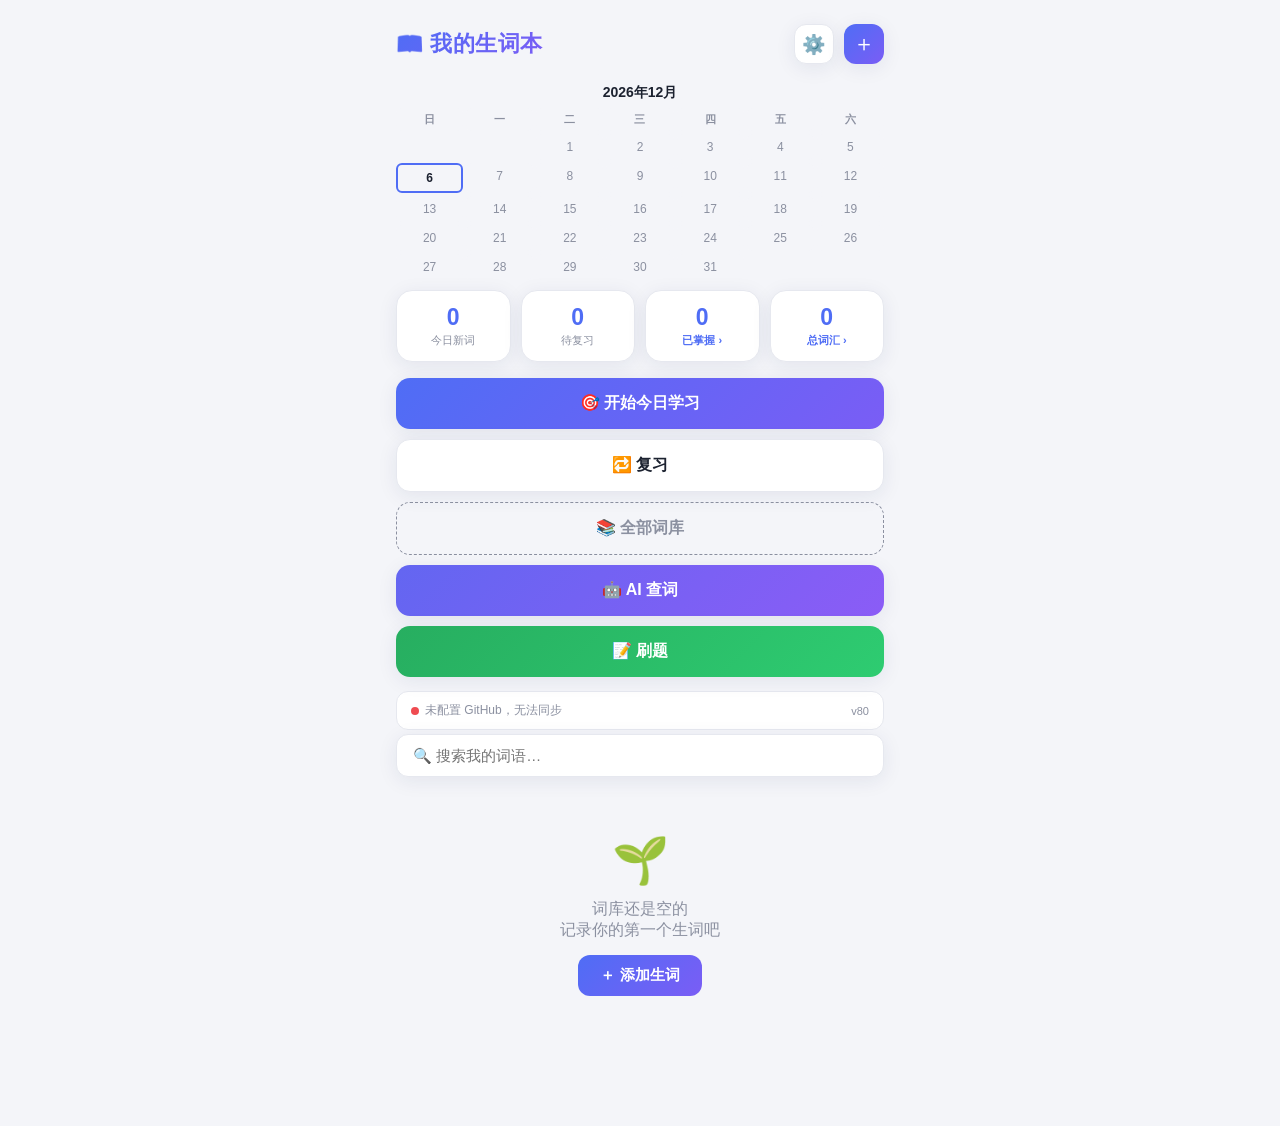
==== commit 62052b20: "v80" ====
--- a/index.html
+++ b/index.html
@@ -4,7 +4,7 @@
 <meta charset="UTF-8">
 <meta name="viewport" content="width=device-width, initial-scale=1.0, maximum-scale=1.0, user-scalable=no">
 <title>我的生词本</title>
-<link rel="stylesheet" href="style.css?v=79">
+<link rel="stylesheet" href="style.css?v=80">
 </head>
 <body>
 <div id="app">
@@ -41,7 +41,7 @@
   <div class="sync-bar" id="syncBar">
     <span class="sync-dot" id="syncDot"></span>
     <span class="sync-text" id="syncText">检查中…</span>
-    <span class="sync-ver">v79</span>
+    <span class="sync-ver">v80</span>
   </div>
 
   <!-- 词库搜索 -->
@@ -214,6 +214,6 @@
 
 <div id="toast" class="toast hidden"></div>
 
-<script src="app.js?v=79"></script>
+<script src="app.js?v=80"></script>
 </body>
 </html>
--- a/style.css
+++ b/style.css
@@ -243,8 +243,8 @@
 .quiz-title{font-size:18px;font-weight:800;}
 .quiz-close{border:none;background:var(--border);border-radius:8px;width:32px;height:32px;font-size:15px;cursor:pointer;color:var(--muted);}
 .quiz-body{flex:1;overflow-y:auto;padding:16px 18px;}
-.quiz-foot{display:flex;justify-content:space-between;align-items:center;padding:12px 18px calc(12px+env(safe-area-inset-bottom));border-top:1px solid var(--border);flex:none;}
-.quiz-foot button{border:1px solid var(--border);border-radius:10px;background:var(--card);color:var(--text);padding:10px 20px;font-size:15px;cursor:pointer;}
+.quiz-foot{display:flex;justify-content:space-between;align-items:center;padding:14px 18px calc(18px+env(safe-area-inset-bottom));border-top:1px solid var(--border);flex:none;background:var(--card);}
+.quiz-foot button{border:1px solid var(--border);border-radius:10px;background:var(--bg);color:var(--text);padding:12px 24px;font-size:16px;cursor:pointer;min-width:80px;}
 .quiz-pos{font-size:14px;color:var(--muted);}
 .quiz-stem{font-size:16px;line-height:1.9;color:var(--text);margin-bottom:18px;text-indent:2em;}
 .quiz-option{display:block;width:100%;text-align:left;padding:14px 16px;margin-bottom:8px;border:1.5px solid var(--border);border-radius:12px;background:var(--card);font-size:15px;line-height:1.6;cursor:pointer;color:var(--text);}
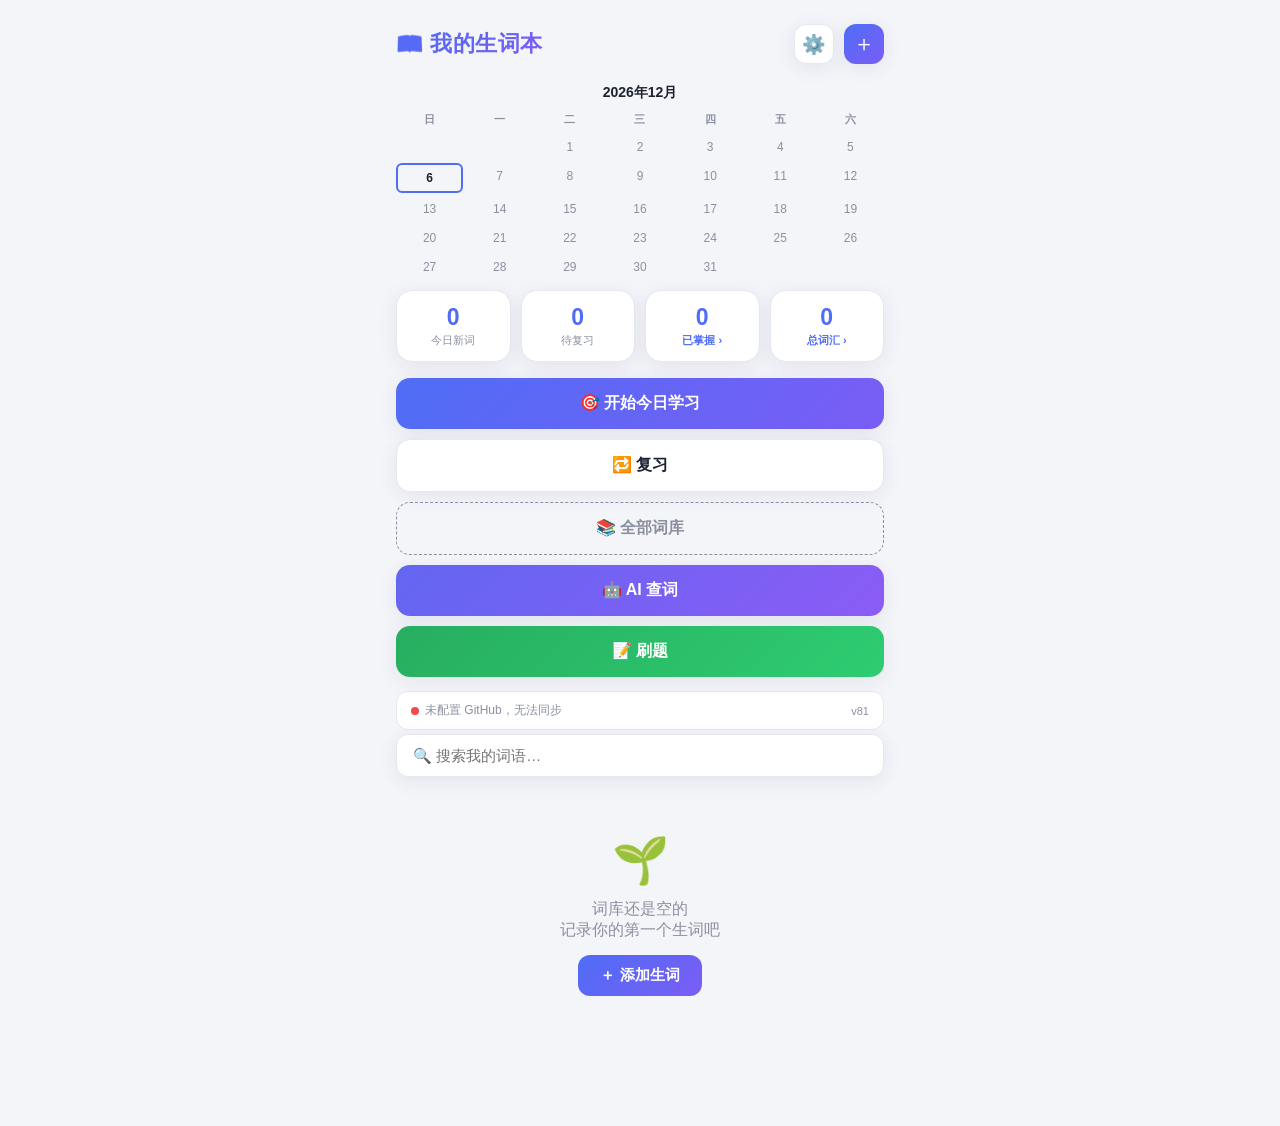
==== commit 4b297484: "v83 quiz batch + stats" ====
--- a/index.html
+++ b/index.html
@@ -4,7 +4,7 @@
 <meta charset="UTF-8">
 <meta name="viewport" content="width=device-width, initial-scale=1.0, maximum-scale=1.0, user-scalable=no">
 <title>我的生词本</title>
-<link rel="stylesheet" href="style.css?v=80">
+<link rel="stylesheet" href="style.css?v=83">
 </head>
 <body>
 <div id="app">
@@ -41,7 +41,7 @@
   <div class="sync-bar" id="syncBar">
     <span class="sync-dot" id="syncDot"></span>
     <span class="sync-text" id="syncText">检查中…</span>
-    <span class="sync-ver">v80</span>
+    <span class="sync-ver">v81</span>
   </div>
 
   <!-- 词库搜索 -->
@@ -202,9 +202,14 @@
 <div id="quizPage" class="quiz-container hidden">
   <div class="quiz-head">
     <span class="quiz-title">📝 逻辑填空刷题</span>
+    <span class="quiz-batch-size">每批 <input type="number" id="quizBatchSize" value="20" min="5" max="200" style="width:50px;text-align:center;border:1px solid var(--border);border-radius:6px;padding:2px"> 题</span>
+    <button class="quiz-stats-btn" id="quizStatsBtn">📊</button>
     <button class="quiz-close" id="quizClose">✕</button>
   </div>
   <div class="quiz-body" id="quizBody"></div>
+  <div class="quiz-stats-panel hidden" id="quizStatsPanel">
+    <div class="quiz-stats-content" id="quizStatsContent"></div>
+  </div>
   <div class="quiz-foot">
     <button class="quiz-prev" id="quizPrev">上一题</button>
     <span class="quiz-pos" id="quizPos">1/578</span>
@@ -214,6 +219,6 @@
 
 <div id="toast" class="toast hidden"></div>
 
-<script src="app.js?v=80"></script>
+<script src="app.js?v=81"></script>
 </body>
 </html>
--- a/style.css
+++ b/style.css
@@ -246,12 +246,14 @@
 .quiz-foot{display:flex;justify-content:space-between;align-items:center;padding:14px 18px calc(18px+env(safe-area-inset-bottom));border-top:1px solid var(--border);flex:none;background:var(--card);}
 .quiz-foot button{border:1px solid var(--border);border-radius:10px;background:var(--bg);color:var(--text);padding:12px 24px;font-size:16px;cursor:pointer;min-width:80px;}
 .quiz-pos{font-size:14px;color:var(--muted);}
-.quiz-stem{font-size:16px;line-height:1.9;color:var(--text);margin-bottom:18px;text-indent:2em;}
-.quiz-option{display:block;width:100%;text-align:left;padding:14px 16px;margin-bottom:8px;border:1.5px solid var(--border);border-radius:12px;background:var(--card);font-size:15px;line-height:1.6;cursor:pointer;color:var(--text);}
+.quiz-stem{font-size:17px;line-height:2.0;color:var(--text);margin-bottom:18px;text-indent:2em;}
+.quiz-stem b{color:var(--primary);font-size:17px;}
+.quiz-option{display:block;width:100%;text-align:left;padding:16px 18px;margin-bottom:10px;border:1.5px solid var(--border);border-radius:12px;background:var(--card);font-size:16px;line-height:1.7;cursor:pointer;color:var(--text);-webkit-tap-highlight-color:transparent;touch-action:manipulation;user-select:none;}
 .quiz-option.correct{border-color:var(--good);background:rgba(39,174,96,.08);}
 .quiz-option.wrong{border-color:var(--bad);background:rgba(239,75,81,.08);}
 .quiz-option.reveal{border-color:var(--primary);background:rgba(79,109,245,.08);}
-.quiz-result{font-size:14px;font-weight:700;margin:8px 0 14px;}
+.quiz-option:active{opacity:.7;}
+.quiz-result{font-size:16px;font-weight:700;margin:8px 0 14px;padding:8px 0;}
 .quiz-result.ok{color:var(--good);}
 .quiz-result.fail{color:var(--bad);}
 .quiz-word-tags{display:flex;flex-wrap:wrap;gap:6px;margin-top:12px;}
